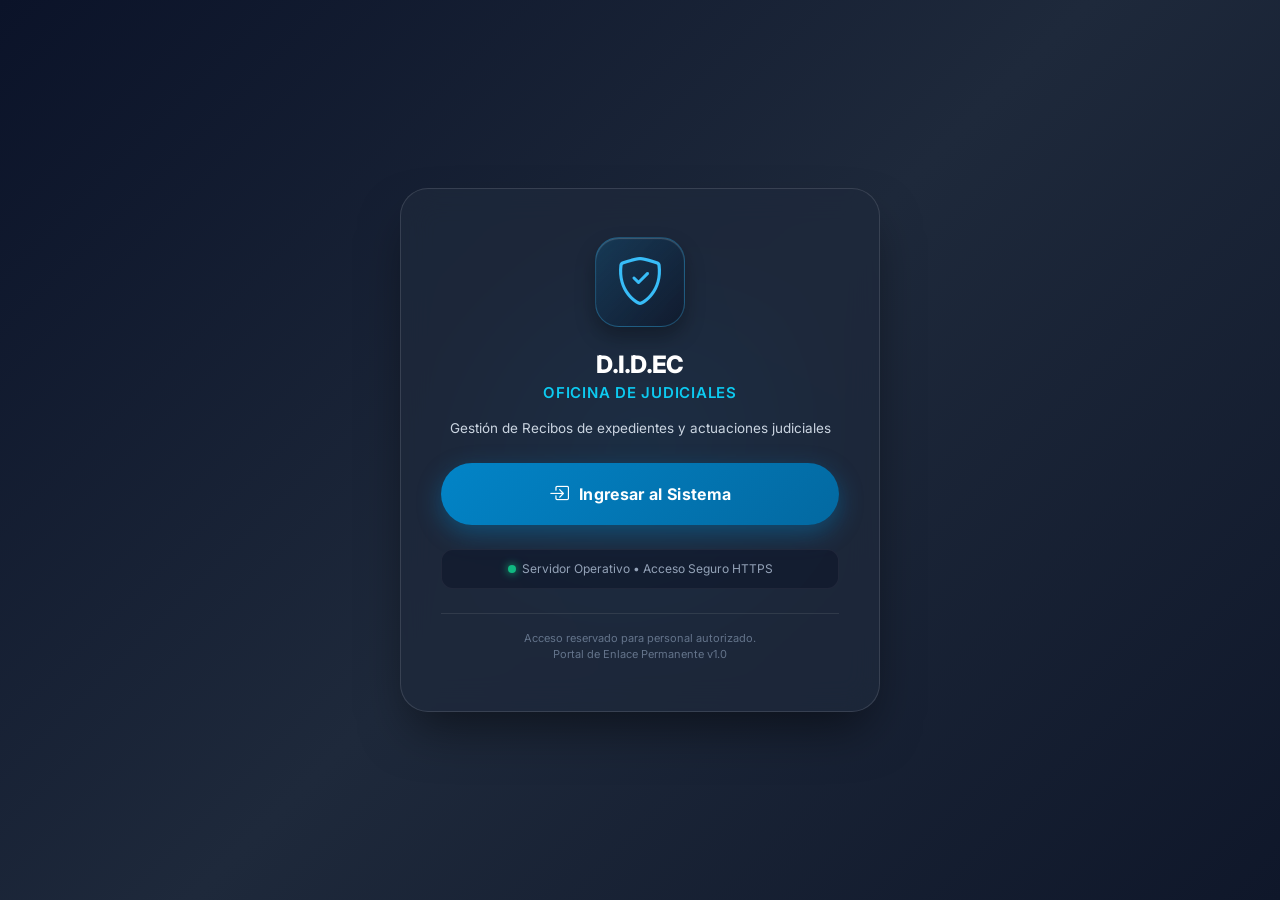
==== index.html @ 3a2c6911 "enlace permanente" ====
<!DOCTYPE html>
<html lang="es">
<head>
  <meta charset="UTF-8">
  <meta name="viewport" content="width=device-width, initial-scale=1.0">
  <title>RECIBOS - DIDEC</title>
  
  <!-- Google Fonts: Inter -->
  <link rel="preconnect" href="https://fonts.googleapis.com">
  <link rel="preconnect" href="https://fonts.gstatic.com" crossorigin>
  <link href="https://fonts.googleapis.com/css2?family=Inter:wght@300;400;500;600;700;800&display=swap" rel="stylesheet">
  
  <!-- Bootstrap 5.3 CSS & Icons -->
  <link href="https://cdn.jsdelivr.net/npm/bootstrap@5.3.0/dist/css/bootstrap.min.css" rel="stylesheet">
  <link rel="stylesheet" href="https://cdn.jsdelivr.net/npm/bootstrap-icons@1.11.0/font/bootstrap-icons.css">

  <style>
    :root {
      --bg-gradient: linear-gradient(135deg, #0b1329 0%, #1e293b 50%, #0f172a 100%);
      --accent-color: #0284c7;
      --accent-hover: #0369a1;
      --glass-bg: rgba(30, 41, 59, 0.75);
      --glass-border: rgba(255, 255, 255, 0.12);
    }

    body {
      font-family: 'Inter', system-ui, -apple-system, sans-serif;
      background: var(--bg-gradient);
      color: #f8fafc;
      min-height: 100vh;
      display: flex;
      align-items: center;
      justify-content: center;
      margin: 0;
      padding: 20px;
      overflow-x: hidden;
    }

    /* Fondo animado sutil */
    .bg-glow {
      position: absolute;
      width: 450px;
      height: 450px;
      background: radial-gradient(circle, rgba(2, 132, 199, 0.25) 0%, rgba(0, 0, 0, 0) 70%);
      top: 50%;
      left: 50%;
      transform: translate(-50%, -50%);
      z-index: 0;
      pointer-events: none;
      animation: pulseGlow 6s ease-in-out infinite alternate;
    }

    @keyframes pulseGlow {
      0% { transform: translate(-50%, -50%) scale(0.9); opacity: 0.7; }
      100% { transform: translate(-50%, -50%) scale(1.15); opacity: 1; }
    }

    .portal-card {
      position: relative;
      z-index: 1;
      background: var(--glass-bg);
      backdrop-filter: blur(16px);
      -webkit-backdrop-filter: blur(16px);
      border: 1px solid var(--glass-border);
      border-radius: 28px;
      padding: 3rem 2.5rem;
      max-width: 480px;
      width: 100%;
      box-shadow: 0 25px 50px -12px rgba(0, 0, 0, 0.5);
      transition: transform 0.3s ease, box-shadow 0.3s ease;
    }

    .portal-card:hover {
      box-shadow: 0 30px 60px -12px rgba(2, 132, 199, 0.25);
    }

    .shield-badge {
      width: 90px;
      height: 90px;
      background: linear-gradient(135deg, rgba(2, 132, 199, 0.2) 0%, rgba(15, 23, 42, 0.8) 100%);
      border: 1px solid rgba(56, 189, 248, 0.3);
      border-radius: 24px;
      display: inline-flex;
      align-items: center;
      justify-content: center;
      margin-bottom: 1.5rem;
      box-shadow: inset 0 1px 1px rgba(255, 255, 255, 0.2), 0 10px 20px rgba(0, 0, 0, 0.3);
    }

    .btn-portal {
      background: linear-gradient(135deg, #0284c7 0%, #0369a1 100%);
      color: #ffffff !important;
      font-weight: 700;
      border: none;
      padding: 16px 32px;
      border-radius: 50px;
      font-size: 16px;
      width: 100%;
      letter-spacing: 0.02em;
      box-shadow: 0 8px 25px rgba(2, 132, 199, 0.4);
      transition: all 0.25s cubic-bezier(0.4, 0, 0.2, 1);
      display: flex;
      align-items: center;
      justify-content: center;
      gap: 10px;
      text-decoration: none;
    }

    .btn-portal:hover {
      transform: translateY(-2px);
      box-shadow: 0 12px 30px rgba(2, 132, 199, 0.6);
      background: linear-gradient(135deg, #38bdf8 0%, #0284c7 100%);
    }

    .btn-portal:active {
      transform: translateY(1px);
    }

    .redirect-notice {
      font-size: 12px;
      color: #94a3b8;
      background: rgba(15, 23, 42, 0.6);
      padding: 10px 16px;
      border-radius: 12px;
      border: 1px solid rgba(255, 255, 255, 0.05);
      margin-top: 1.5rem;
    }

    .status-dot {
      display: inline-block;
      width: 8px;
      height: 8px;
      background-color: #10b981;
      border-radius: 50%;
      margin-right: 6px;
      box-shadow: 0 0 8px #10b981;
    }
  </style>
</head>
<body>

  <!-- Glow de fondo -->
  <div class="bg-glow"></div>

  <!-- Tarjeta Central del Portal -->
  <div class="portal-card text-center">
    
    <!-- Emblema de la Institución -->
    <div class="shield-badge">
      <i class="bi bi-shield-check" style="font-size: 3rem; color: #38bdf8;"></i>
    </div>

    <!-- Encabezados Institucionales -->
    <h2 class="fw-extrabold text-white mb-1" style="font-weight: 800; letter-spacing: -0.03em; font-size: 24px;">
      D.I.D.EC
    </h2>
    <h5 class="fw-semibold text-info mb-3" style="font-size: 15px; letter-spacing: 0.05em; text-transform: uppercase;">
      OFICINA DE JUDICIALES
    </h5>
    
    <p class="text-slate-300 small mb-4" style="color: #cbd5e1; font-size: 13.5px; line-height: 1.5;">
      Gestión de Recibos de expedientes y actuaciones judiciales<br>
    </p>

    <!-- Botón Principal de Acceso -->
    <a id="btnIngresar" href="https://script.google.com/macros/s/AKfycbxifKH46U6ev7jwTF3PPZiP78rsJoqBSYdmPmUPncjPEKmIbPZbZUpMmoUQ01i01Goz/exec" class="btn btn-portal">
      <i class="bi bi-box-arrow-in-right fs-5"></i>
      <span>Ingresar al Sistema</span>
    </a>

    <!-- Aviso e Indicador de Servidor -->
    <div class="redirect-notice d-flex align-items-center justify-content-center mt-4">
      <span class="status-dot"></span>
      <span>Servidor Operativo • Acceso Seguro HTTPS</span>
    </div>

    <!-- Pie Institucional -->
    <div class="mt-4 pt-3 border-top border-secondary border-opacity-25 text-secondary" style="font-size: 11px; color: #64748b !important;">
      Acceso reservado para personal autorizado.<br>
      Portal de Enlace Permanente v1.0
    </div>

  </div>

  <script>
    // Enlace centralizado a la Web App en producción
    const TARGET_URL = "https://script.google.com/macros/s/AKfycbxifKH46U6ev7jwTF3PPZiP78rsJoqBSYdmPmUPncjPEKmIbPZbZUpMmoUQ01i01Goz/exec";
  </script>

</body>
</html>
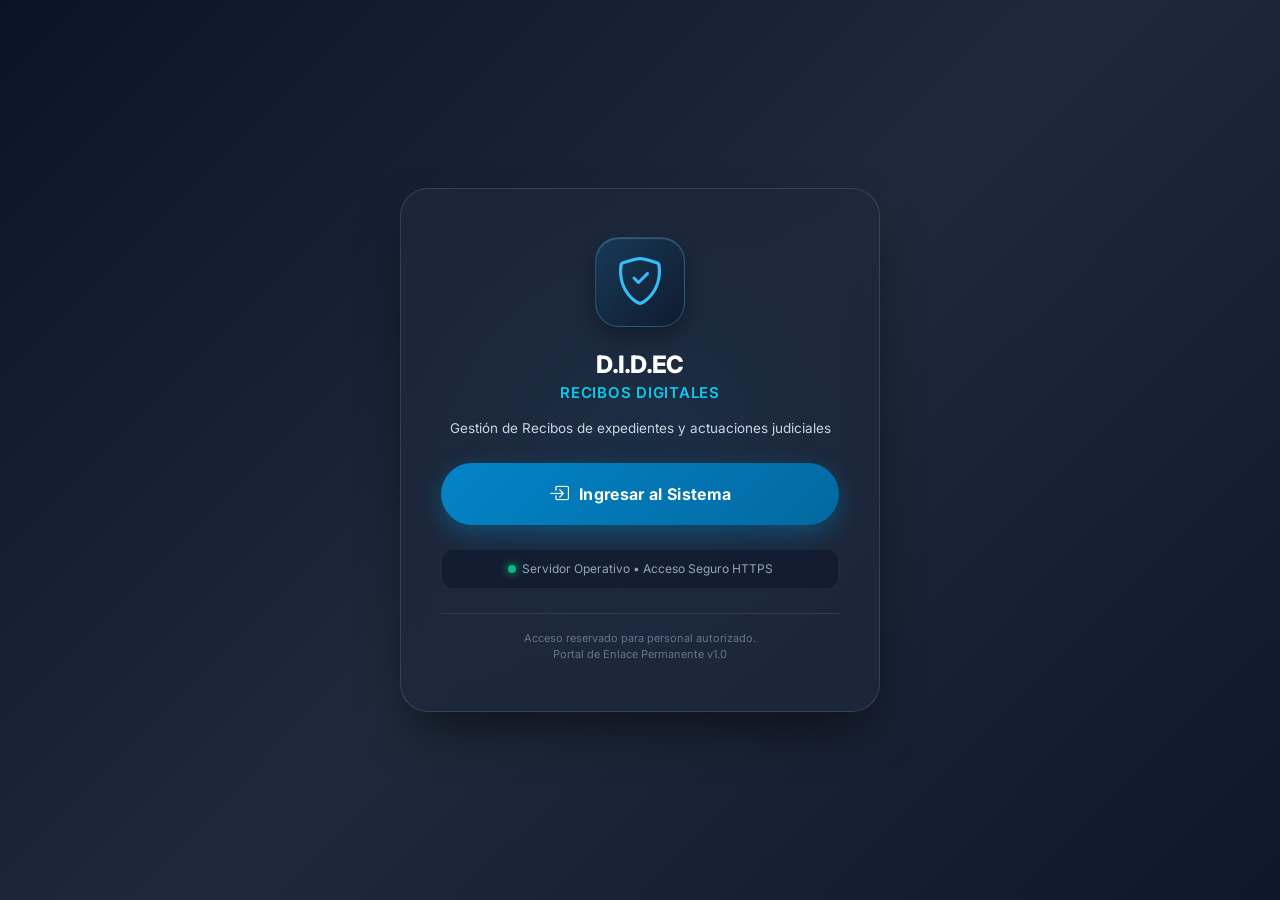
==== commit 722a81b6: "Update index.html" ====
--- a/index.html
+++ b/index.html
@@ -155,7 +155,7 @@
       D.I.D.EC
     </h2>
     <h5 class="fw-semibold text-info mb-3" style="font-size: 15px; letter-spacing: 0.05em; text-transform: uppercase;">
-      OFICINA DE JUDICIALES
+      RECIBOS DIGITALES
     </h5>
     
     <p class="text-slate-300 small mb-4" style="color: #cbd5e1; font-size: 13.5px; line-height: 1.5;">
@@ -163,7 +163,7 @@
     </p>
 
     <!-- Botón Principal de Acceso -->
-    <a id="btnIngresar" href="https://script.google.com/macros/s/AKfycbxifKH46U6ev7jwTF3PPZiP78rsJoqBSYdmPmUPncjPEKmIbPZbZUpMmoUQ01i01Goz/exec" class="btn btn-portal">
+    <a id="btnIngresar" href="https://script.google.com/macros/s/AKfycbzoW6xCW3hy0q4dp5gC48URhfxzWFfkzpYPPshyjZZ0P2QiQ1zQu1kVZLZkK4KdfOQM/exec" class="btn btn-portal">
       <i class="bi bi-box-arrow-in-right fs-5"></i>
       <span>Ingresar al Sistema</span>
     </a>
@@ -184,7 +184,7 @@
 
   <script>
     // Enlace centralizado a la Web App en producción
-    const TARGET_URL = "https://script.google.com/macros/s/AKfycbxifKH46U6ev7jwTF3PPZiP78rsJoqBSYdmPmUPncjPEKmIbPZbZUpMmoUQ01i01Goz/exec";
+    const TARGET_URL = "https://script.google.com/macros/s/AKfycbzoW6xCW3hy0q4dp5gC48URhfxzWFfkzpYPPshyjZZ0P2QiQ1zQu1kVZLZkK4KdfOQM/exec";
   </script>
 
 </body>
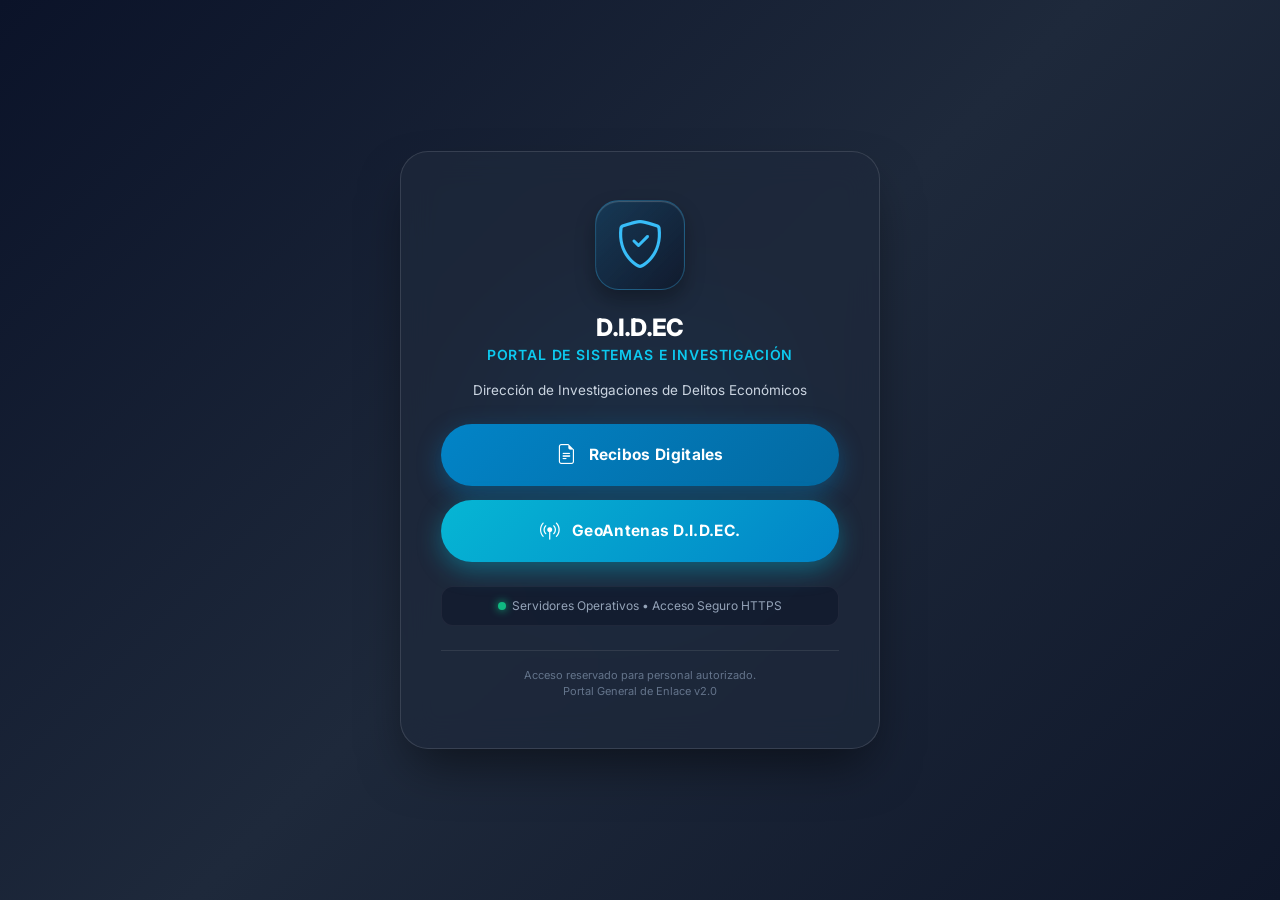
==== commit 10114703: "Update index.html" ====
--- a/index.html
+++ b/index.html
@@ -3,7 +3,7 @@
 <head>
   <meta charset="UTF-8">
   <meta name="viewport" content="width=device-width, initial-scale=1.0">
-  <title>RECIBOS - DIDEC</title>
+  <title>PORTAL DE HERRAMIENTAS - DIDEC</title>
   
   <!-- Google Fonts: Inter -->
   <link rel="preconnect" href="https://fonts.googleapis.com">
@@ -18,7 +18,6 @@
     :root {
       --bg-gradient: linear-gradient(135deg, #0b1329 0%, #1e293b 50%, #0f172a 100%);
       --accent-color: #0284c7;
-      --accent-hover: #0369a1;
       --glass-bg: rgba(30, 41, 59, 0.75);
       --glass-border: rgba(255, 255, 255, 0.12);
     }
@@ -87,6 +86,7 @@
       box-shadow: inset 0 1px 1px rgba(255, 255, 255, 0.2), 0 10px 20px rgba(0, 0, 0, 0.3);
     }
 
+    /* Botón General de Portal */
     .btn-portal {
       background: linear-gradient(135deg, #0284c7 0%, #0369a1 100%);
       color: #ffffff !important;
@@ -94,7 +94,7 @@
       border: none;
       padding: 16px 32px;
       border-radius: 50px;
-      font-size: 16px;
+      font-size: 15.5px;
       width: 100%;
       letter-spacing: 0.02em;
       box-shadow: 0 8px 25px rgba(2, 132, 199, 0.4);
@@ -102,7 +102,7 @@
       display: flex;
       align-items: center;
       justify-content: center;
-      gap: 10px;
+      gap: 12px;
       text-decoration: none;
     }
 
@@ -110,6 +110,17 @@
       transform: translateY(-2px);
       box-shadow: 0 12px 30px rgba(2, 132, 199, 0.6);
       background: linear-gradient(135deg, #38bdf8 0%, #0284c7 100%);
+    }
+
+    /* Botón Estilo GeoAntenas (Cian Neón) */
+    .btn-portal-geo {
+      background: linear-gradient(135deg, #06b6d4 0%, #0284c7 100%);
+      box-shadow: 0 8px 25px rgba(6, 182, 212, 0.4);
+    }
+
+    .btn-portal-geo:hover {
+      background: linear-gradient(135deg, #22d3ee 0%, #06b6d4 100%);
+      box-shadow: 0 12px 30px rgba(6, 182, 212, 0.6);
     }
 
     .btn-portal:active {
@@ -135,6 +146,12 @@
       margin-right: 6px;
       box-shadow: 0 0 8px #10b981;
     }
+
+    .buttons-container {
+      display: flex;
+      flex-direction: column;
+      gap: 14px;
+    }
   </style>
 </head>
 <body>
@@ -154,38 +171,44 @@
     <h2 class="fw-extrabold text-white mb-1" style="font-weight: 800; letter-spacing: -0.03em; font-size: 24px;">
       D.I.D.EC
     </h2>
-    <h5 class="fw-semibold text-info mb-3" style="font-size: 15px; letter-spacing: 0.05em; text-transform: uppercase;">
-      RECIBOS DIGITALES
+    <h5 class="fw-semibold text-info mb-3" style="font-size: 14px; letter-spacing: 0.06em; text-transform: uppercase;">
+      PORTAL DE SISTEMAS E INVESTIGACIÓN
     </h5>
     
     <p class="text-slate-300 small mb-4" style="color: #cbd5e1; font-size: 13.5px; line-height: 1.5;">
-      Gestión de Recibos de expedientes y actuaciones judiciales<br>
+      Dirección de Investigaciones de Delitos Económicos<br>
     </p>
 
-    <!-- Botón Principal de Acceso -->
-    <a id="btnIngresar" href="https://script.google.com/macros/s/AKfycbzoW6xCW3hy0q4dp5gC48URhfxzWFfkzpYPPshyjZZ0P2QiQ1zQu1kVZLZkK4KdfOQM/exec" class="btn btn-portal">
-      <i class="bi bi-box-arrow-in-right fs-5"></i>
-      <span>Ingresar al Sistema</span>
-    </a>
+    <!-- Contenedor de Botones de Acceso -->
+    <div class="buttons-container">
+      
+      <!-- Botón 1: Recibos Digitales -->
+      <a id="btnRecibos" href="https://script.google.com/macros/s/AKfycby-jWvXPq11z8sQ61kPZlPg4hQ2AWe7Q5CeEUkb2MLE7W2n7nKbiWvXLMG14MMeBCRN/exec" class="btn btn-portal">
+        <i class="bi bi-file-earmark-text fs-5"></i>
+        <span>Recibos Digitales</span>
+      </a>
+
+      <!-- Botón 2: GeoAntenas D.I.D.EC. -->
+      <a id="btnGeoAntenas" href="geoantenas/index.html" class="btn btn-portal btn-portal-geo">
+        <i class="bi bi-broadcast-pin fs-5"></i>
+        <span>GeoAntenas D.I.D.EC.</span>
+      </a>
+
+    </div>
 
     <!-- Aviso e Indicador de Servidor -->
     <div class="redirect-notice d-flex align-items-center justify-content-center mt-4">
       <span class="status-dot"></span>
-      <span>Servidor Operativo • Acceso Seguro HTTPS</span>
+      <span>Servidores Operativos • Acceso Seguro HTTPS</span>
     </div>
 
     <!-- Pie Institucional -->
     <div class="mt-4 pt-3 border-top border-secondary border-opacity-25 text-secondary" style="font-size: 11px; color: #64748b !important;">
       Acceso reservado para personal autorizado.<br>
-      Portal de Enlace Permanente v1.0
+      Portal General de Enlace v2.0
     </div>
 
   </div>
-
-  <script>
-    // Enlace centralizado a la Web App en producción
-    const TARGET_URL = "https://script.google.com/macros/s/AKfycbzoW6xCW3hy0q4dp5gC48URhfxzWFfkzpYPPshyjZZ0P2QiQ1zQu1kVZLZkK4KdfOQM/exec";
-  </script>
 
 </body>
 </html>
